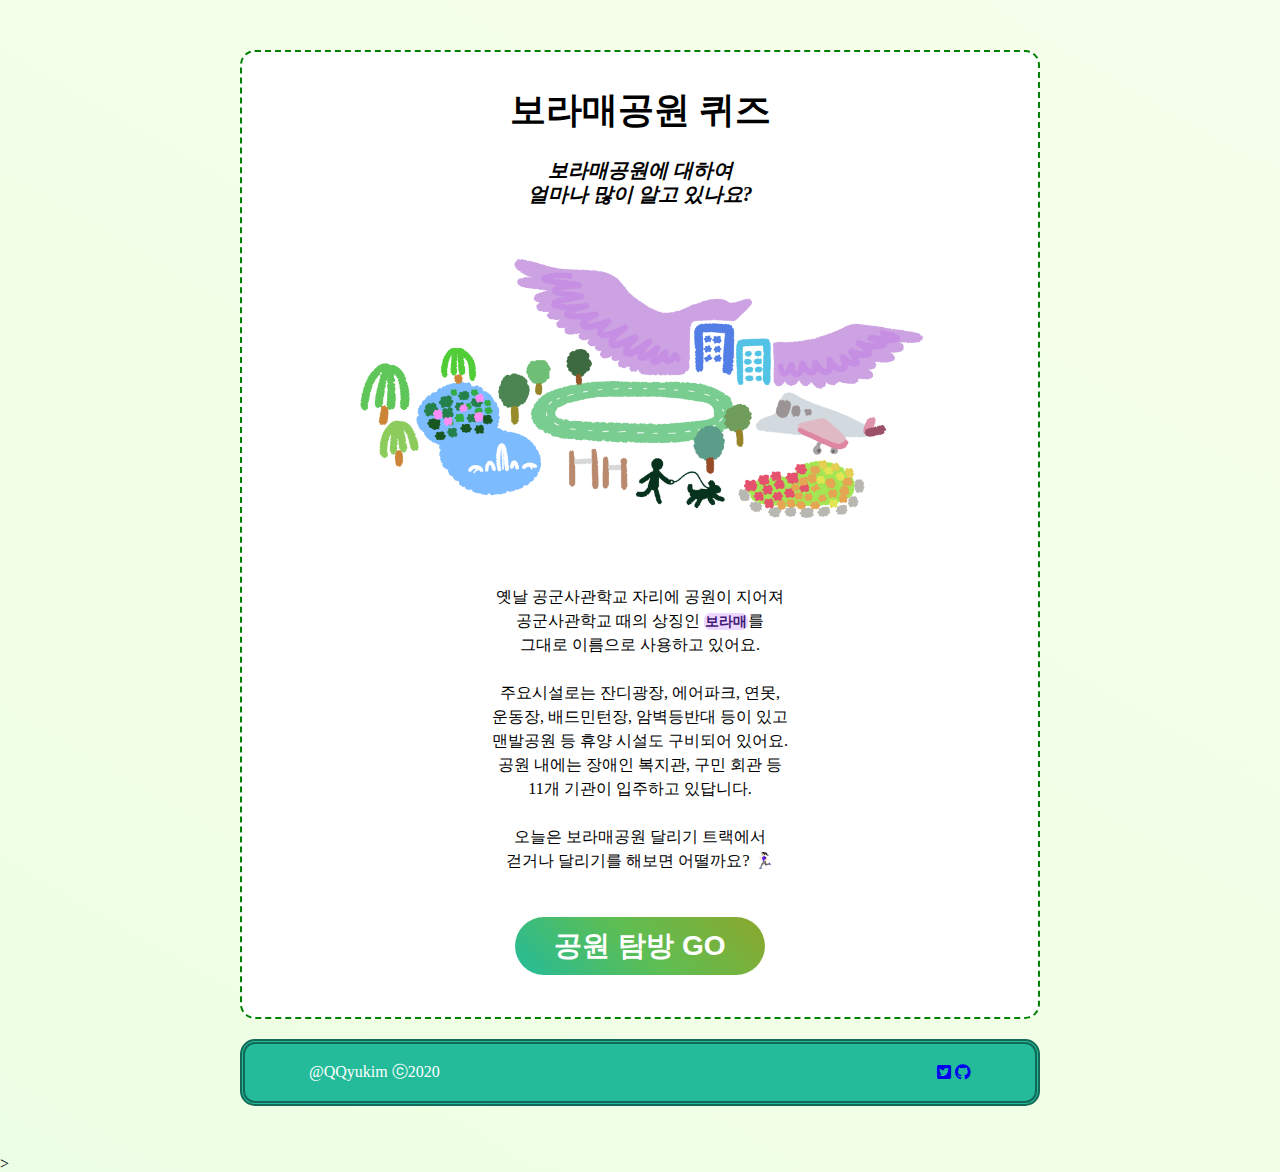
==== Borame-Park-Quiz/index.html @ dcffcf0d "디렉토리 제목에 -(dash) 기호 추가" ====
<!DOCTYPE html>
<html lang="ko">

<head>
    <meta charset="UTF-8">
    <meta name="viewport"
        content="width=device-width, initial-scale=1.0 minimum-scale=1.0, maximum-scale=1.0, user-scalable=no, viewport-fit=cover">
    <meta name="author" content="QQyukim">
    <meta name="description" content="보라매공원 정보 관련 퀴즈">
    <meta http-equiv="X-UA-Compatible" content="IE=edge">

    <title>보라매공원 퀴즈</title>

    <!-- favicon 넣기 -->
    <link rel="stylesheet" href="css/reset.css">
    <link rel="stylesheet" href="https://cdnjs.cloudflare.com/ajax/libs/font-awesome/5.15.1/css/all.min.css">
    <link rel="stylesheet" href="css/main.css">
    <link rel="stylesheet" href="css/start.css">
    <link rel="stylesheet" href="css/quiz.css">
    <link rel="stylesheet" href="css/result.css">
</head>

<body onload="resize()">
    <section class="wrap">
        <section class="container">
            <section class="start-page">
                <div class="title-box">
                    <h1 class="main-title">
                        보라매공원 퀴즈
                    </h1>
                    <h2 class="sub-title">
                        보라매공원에 대하여<br>
                        얼마나 많이 알고 있나요?
                    </h2>
                </div>
                <div class="park-img">
                    <img src="images/boramaepark-bg.png" id="boramaepark-bg" width="100%">
                </div>
                <div class="quiz-description">
                    옛날 공군사관학교 자리에 공원이 지어져<br>
                    공군사관학교 때의 상징인 <span class="boramae-word">보라매</span>를<br>
                    그대로 이름으로 사용하고 있어요.<br><br>
                    주요시설로는 잔디광장, 에어파크, 연못,<br>
                    운동장, 배드민턴장, 암벽등반대 등이 있고<br>
                    맨발공원 등 휴양 시설도 구비되어 있어요.<br>
                    공원 내에는 장애인 복지관, 구민 회관 등<br>
                    11개 기관이 입주하고 있답니다.<br><br>

                    오늘은 보라매공원 달리기 트랙에서<br>
                    걷거나 달리기를 해보면 어떨까요? 🏃🏻‍♀️<br>
                </div>
                <div class="start-btn-wrap">
                    <button class="start-btn" onclick="clickStartBtn();">공원 탐방 GO</button>
                </div>
            </section>

            <section class="quiz-page">
                <div class="progress-bar">
                    <div class="progress-status" style="width: 10%;"></div>
                </div>
                <!-- <div class="question">
                    1. 보라매 공원 이름 유래
                </div>
                <div class="answers">
                    a. 어쩌구
                    b. 저쩌구
                    c. 그쩌구
                    d. 짹째구
                </div> -->
            </section>

            <section class="quiz-ctrl">
                <!-- <button id="previous-btn" class="quiz-btn">⬅</button> -->
                <button id="next-btn" class="quiz-btn">➡</button>
                <button id="submit-btn" class="quiz-btn">점수보기</button>
            </section>

            <section class="result-page">
                <h1 class="score">
                    <div style="font-size: 18px; margin-bottom: 15px; font-weight: 400">당신의 점수는...</div>
                    <!-- innerHTML 내용 삽입 -->
                </h1>
                <div class="result-description"></div>
                <section class="result-image"></section>

                <!-- SNS 공유 버튼 -->
                <section class="share-to-sns" style="width: 100%; text-align: center;">
                    <!-- 페이스북 공유 버튼 -->
                    <a href=""
                        onclick="window.open(url_combine_fb, '', 'scrollbars=no, width=600, height=600'); return false;">
                        <div title="페이스북으로 공유하기" class="sharebtn-custom sprite-fb"></div>
                    </a>
                    <!-- 트위터 공유 버튼 -->
                    <a href=""
                        onclick="window.open(url_combine_tw, '', 'scrollbars=no, width=600, height=600'); return false;">
                        <div title="트위터로 공유하기" class="sharebtn-custom sprite-tw"></div>
                    </a>
                    <!-- 카카오 스토리 공유 버튼 -->
                    <a href=""
                        onclick="window.open(url_combine_ks, '', 'scrollbars=no, width=600, height=600'); return false;">
                        <div title="카카오스토리로 공유하기" class="sharebtn-custom sprite-ks"></div>
                    </a>
                    <!-- 밴드 공유 버튼 -->
                    <a href=""
                        onclick="window.open(url_combine_band, '', 'scrollbars=no, width=584, height=635'); return false;">
                        <div title="밴드로 공유하기" class="sharebtn-custom sprite-band"></div>
                    </a>
                </section>
            </section>
        </section>

        <footer class="author-box">
            <div class="madeBy">@QQyukim ⓒ2020</div>
            <div class="sns">
                <a href="https://twitter.com/QQyukim" target="_blank"><i class="fab fa-twitter-square"></i></a>
                <a href="https://github.com/QQyukim" target="_blank"><i class="fab fa-github"></i></a>
            </div>
        </footer>
    </section>>
    <script src="js/quizData.js"></script>
    <script src="js/main.js"></script>

    <!-- SNS 공유용 주소 연결 용 -->
    <script type="text/javascript" async>
        const url_default_ks = "https://story.kakao.com/share?url=";
        const url_default_fb = "https://www.facebook.com/sharer/sharer.php?u=";
        const url_default_tw_txt = "https://twitter.com/intent/tweet?text=";
        const url_default_tw_url = "&url=";
        const url_default_band = "http://band.us/plugin/share?body=";
        // var url_route_band = "&route=";
        var url_this_page = location.href;
        var title_this_page = document.title;
        
        var url_combine_ks = url_default_ks + url_this_page;
        var url_combine_fb = url_default_fb + url_this_page;
        var url_combine_tw = url_default_tw_txt + document.title + url_default_tw_url + url_this_page;
        var url_combine_band = url_default_band + encodeURI(url_this_page) + "%0A" + encodeURI(title_this_page);
    </script>
</body>

</html>

<!-- https://webdoli.tistory.com/270?category=833233 -->
<!-- https://dev-dain.tistory.com/22?category=816329 -->
<!-- https://bssow.tistory.com/116 -->
---- Borame-Park-Quiz/css/main.css ----
body {
    background: linear-gradient(30deg, #cff0ff, #efffe4, #fffdf4);
    background-size: 400% 400%;
	animation: gradient 5s ease infinite;
}

@keyframes gradient {
	0% {
		background-position: 0% 50%;
	}
	50% {
		background-position: 100% 50%;
	}
	100% {
		background-position: 0% 50%;
	}
}

.wrap {
    position: relative;
    overflow: hidden;
    margin: 50px 0;
    width: 100%;
    max-width: 100%;
    min-height: 100%;
}

.container {
    display: none;
    box-sizing: border-box;
    margin: 0 auto;
    padding-top: 20px;
    padding-bottom: 20px;
    padding-left: 7.5%;
    padding-right: 7.5%;
    border-radius: 15px;
    border: 2px dashed green;
    background-color: white;
}

.author-box {
    display: none;
    justify-content: space-between;
    box-sizing: border-box;
    margin: 20px auto 0px;
    padding-top: 20px;
    padding-bottom: 20px;
    padding-left: 5%;
    padding-right: 5%;
    border-radius: 15px;
    border: 5px double #136957;
    background-color: #23bb9a;
    color: #ffffff;
}
---- Borame-Park-Quiz/css/start.css ----
.start-page {
    display: none;
    padding-bottom: 100px;
}

.main-title {
    font-size: 36px;
    font-weight: bold;
    text-align: center;
    padding: 20px 0;
}

.sub-title {
    text-align: center;
    line-height: 1.2;
    font-weight: bold;
    font-size: 20px;
    padding: 10px 0px;
    font-style: italic;
}

.park-img {
    padding: 20px 0;
}

.quiz-description {
    text-align: center;
    line-height: 1.5;
    font-size: 14px;
    padding: 24px 0;
}

.quiz-description .boramae-word {
    background-color: rgb(237, 214, 255);
    color: rgb(64, 24, 116);
    border: 1px solid rgb(237, 214, 255);
    border-radius: 7px;
    font-size: 14px;
    font-weight: 600;
}

.start-btn-wrap {
    /* 중앙 정렬 */
    position: absolute;
    width: 200px;
    left: 50%;
    margin-left: -100px;
    margin-top: 20px;
}

.start-btn {
    box-sizing: border-box;
    width: 100%;
    line-height: 45px;
    border-radius: 50px;
    border: none;
    text-align: center;
    background: linear-gradient(45deg, #23bb9a, #5ebe52, #8ca72c);
    color: #fff;
    font-weight: bold;
    font-size: 20px;
    cursor: pointer;
}

.start-btn:hover {
    background: linear-gradient(45deg, #925292, #9368a7, #8976ad);
}


@media all and (min-width: 768px) {
    /* #boramaepark-bg {
        width: 50%;
    } */

    .quiz-description {
        font-size: 15px;
    }

    .quiz-description .borame-word {
        font-size: 15px;
    }

    .start-btn-wrap {
        width: 220px;
        margin-left: -110px;
    }

    .start-btn {
        line-height: 50px;
        font-size: 25px;
    }
}

@media all and (min-width: 1024px) {    
    .quiz-description {
        font-size: 16px;
    }

    .quiz-description .borame-word {
        font-size: 16px;
    }

    .start-btn-wrap {
        width: 250px;
        margin-left: -125px;
    }

    .start-btn {
        line-height: 56px;
        font-size: 28px;
    }
}
---- Borame-Park-Quiz/css/quiz.css ----
.quiz-page {
    display: none;
}

/* https://css-tricks.com/html5-progress-element/ */

.progress-bar {
    width: 100%;
    height: 25px;
    margin: 25px 0;

    background-color: rgb(248, 248, 248);
    border-radius: 10px;
    box-shadow: 0 2px 5px rgba(0, 0, 0, 0.2) inset;
}

.progress-status {
    height: 100%;
    background-image:
        -webkit-linear-gradient(left, rgb(255, 238, 0), rgb(141, 226, 61));

    border-radius: 10px;
    background-size: 100% 100%, 100% 100%;
}

.slide {
    width: 100%;
    z-index: 1;
    opacity: 0;
    transition: opacity 0.5s;
    display: none;
}

.on {
    display: block;
    opacity: 1;
    z-index: 2;
}

.question {
    font-weight: bold;
    font-size: 18px;
    line-height: 1.25;
    margin-top: 5%;
}

.answer {
    font-size: 17px;
    margin: 7% 0;
}

.answer input[type=radio] {
    display: none;
}

.answer input[type=radio]:checked+.eachAnswer {
    background: #a5e4c1;
    /* font-weight: bold; */
}

.eachAnswer {
    padding: 20px;
    cursor: pointer;
    border-radius: 10px;
    border-top: 3px dotted #a5e4c1;
    border-left: 3px dotted #a5e4c1;
    border-bottom: 3px dotted #0c7745;
    border-right: 3px dotted #2e8d5e;
}

/* .eachAnswer:hover {
    background: #fffeca;
} */

.quiz-ctrl {
    display: none;
}

.quiz-ctrl:after {
    /* 부모 요소가 자식 요소를 반영하게*/
    content: "";
    clear: both;
    display: block;
}

.quiz-btn {
    display: block;
    font-size: 18px;
    padding: 5px 10px;
    margin-bottom: 5%;
    background-color: #d7f59c;
    border-radius: 10px;
    border-right: none;
    border-bottom: 4px solid #66bb66;
    border-left: none;
    border-top: none;
    cursor: pointer;
}

#previous-btn {
    float: left;
}

#next-btn {
    float: right;
}

#submit-btn {
    float: right;
    font-weight: bold;
}

@media all and (min-width: 768px) {
    .question {
        font-size: 19px;
        /* rem, em : 코드 양을 줄일 수 있음 */
    }

    .answer {
        font-size: 18px;
    }

    .quiz-btn {
        font-size: 19px;
    }
}

@media all and (min-width: 1024px) {
    .question {
        font-size: 20px;
    }

    .answer {
        font-size: 19px;
    }

    .quiz-btn {
        font-size: 20px;
    }
}
---- Borame-Park-Quiz/css/result.css ----
.result-page {
    display: none;
    text-align: center;
    position: relative;
}

.score {
    padding: 20px;
}

.score .scoreNum {
    font-size: 48px;
    font-weight: bold;
}

.result-description {
    margin-top: 20px;
    padding: 20px 20px;
    height: 40px;
    display: flex;
    justify-content: center;
    align-items: center;
    line-height: 20px;
    border-radius: 10px;
    font-weight: 400;
    background: #fff09e;
    box-shadow: 0 4px #f1bd00;
}

.result-page .result-description::after {
    content: "";
    position: absolute;
    top: 225px;
    left: 185px;
    width: 0;
    height: 0;
    border-left: 10px solid transparent;
    border-right: 10px solid transparent;
    border-top: 20px solid #f1bd00;
}

.result-image {
    margin: 30px 0;
}

.share-to-sns > a {
    text-decoration: none;
}

.sharebtn-custom {
    display: inline-block;
    width: 43px;
    height: 43px;
    margin: 0 3px;
}

.sprite-fb {
	background: url('../images/sns-icon-small.png') no-repeat -113px -14px;
}

.sprite-tw {
	background: url('../images/sns-icon-small.png') no-repeat -163px -13px;
}

.sprite-ks {
    background: url('../images/sns-icon-small.png') no-repeat -63px -13px;;
}

.sprite-band {
	background: url('../images/sns-icon-small.png') no-repeat -88px -61px;
}

@media all and (min-width: 768px) {
    .result-description {
        font-size: 17px;
    }
}

@media all and (min-width: 1024px) {
    .result-description {
        font-size: 18px;
    }
}
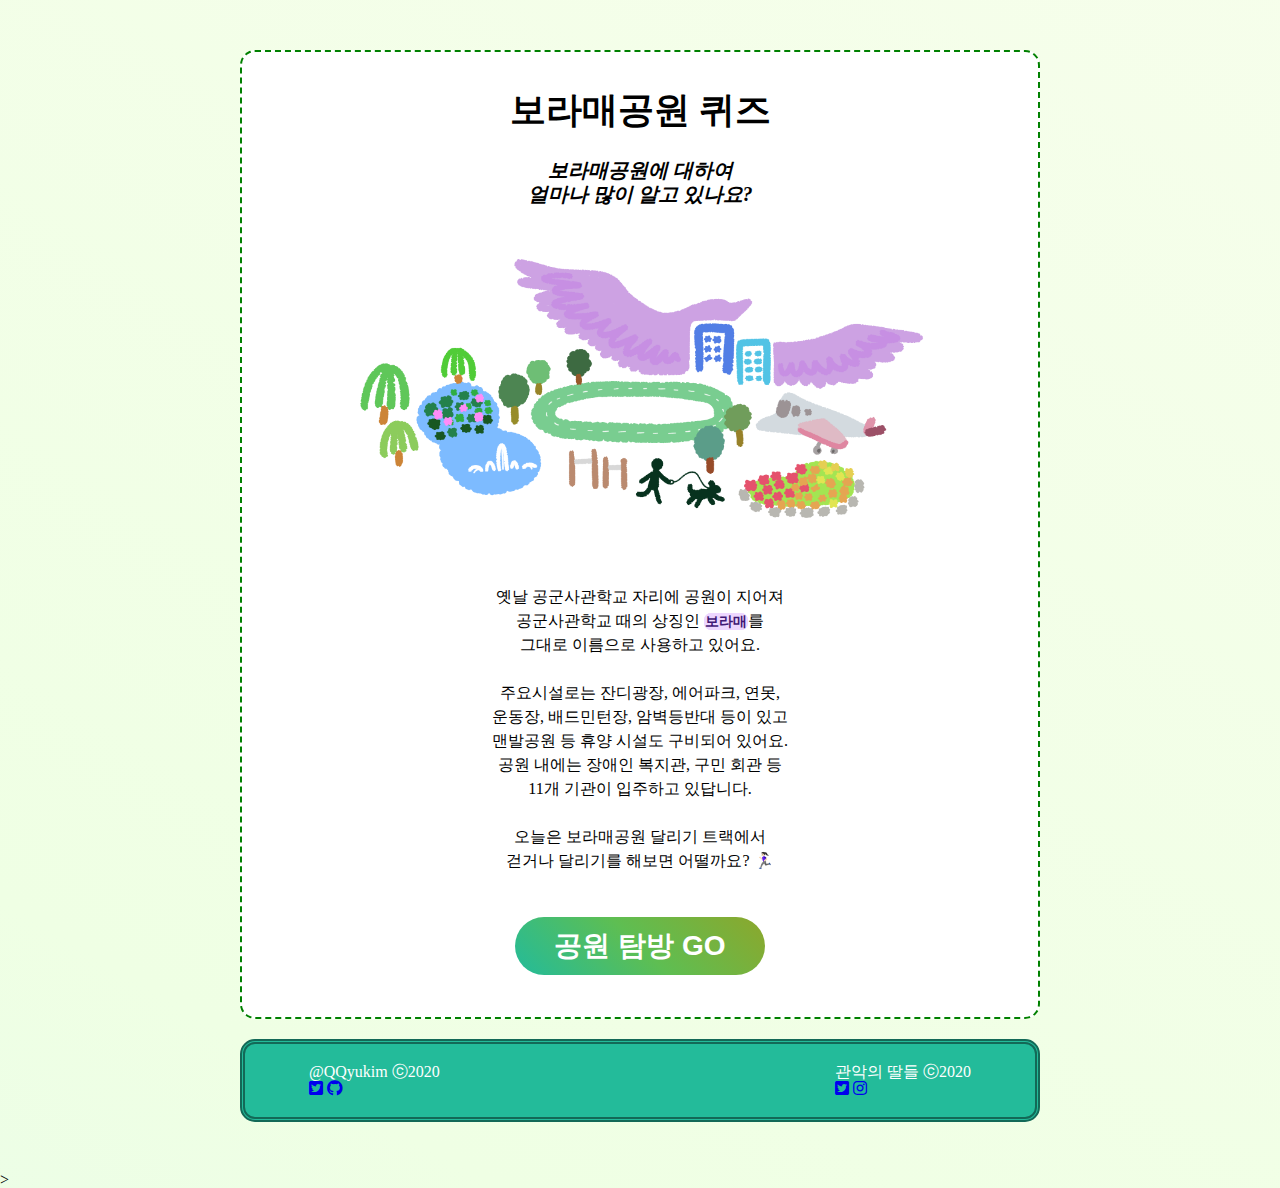
==== commit eb6ce6fd: "결과 페이지: '공유하기' 글자 추가, 스크립트의 변수 선언 방식 변경 (var ➡ let, const) / author에 '관악의 딸들' 추가" ====
--- a/Borame-Park-Quiz/index.html
+++ b/Borame-Park-Quiz/index.html
@@ -84,7 +84,8 @@
                 <section class="result-image"></section>
 
                 <!-- SNS 공유 버튼 -->
-                <section class="share-to-sns" style="width: 100%; text-align: center;">
+                <section class="share-to-sns">
+                    <p>📢 공유하기 📣</p>
                     <!-- 페이스북 공유 버튼 -->
                     <a href=""
                         onclick="window.open(url_combine_fb, '', 'scrollbars=no, width=600, height=600'); return false;">
@@ -110,16 +111,25 @@
         </section>
 
         <footer class="author-box">
-            <div class="madeBy">@QQyukim ⓒ2020</div>
-            <div class="sns">
-                <a href="https://twitter.com/QQyukim" target="_blank"><i class="fab fa-twitter-square"></i></a>
-                <a href="https://github.com/QQyukim" target="_blank"><i class="fab fa-github"></i></a>
+            <div class="authors">
+                <div class="madeBy">@QQyukim ⓒ2020</div>
+                <div class="sns">
+                    <a href="https://twitter.com/QQyukim" target="_blank"><i class="fab fa-twitter-square"></i></a>
+                    <a href="https://github.com/QQyukim" target="_blank"><i class="fab fa-github"></i></a>
+                </div>
+            </div>
+            <div class="authors"> 
+                <div class="madeBy">관악의 딸들 ⓒ2020</div>
+                <div class="sns">
+                    <a href="https://twitter.com/gwanakdaughters" target="_blank"><i class="fab fa-twitter-square"></i></a>
+                    <a href="https://www.instagram.com/gwanak_daughters/" target="_blank"><i class="fab fa-instagram"></i></a>
+                </div>
             </div>
         </footer>
     </section>>
+
     <script src="js/quizData.js"></script>
     <script src="js/main.js"></script>
-
     <!-- SNS 공유용 주소 연결 용 -->
     <script type="text/javascript" async>
         const url_default_ks = "https://story.kakao.com/share?url=";
@@ -127,14 +137,13 @@
         const url_default_tw_txt = "https://twitter.com/intent/tweet?text=";
         const url_default_tw_url = "&url=";
         const url_default_band = "http://band.us/plugin/share?body=";
-        // var url_route_band = "&route=";
-        var url_this_page = location.href;
-        var title_this_page = document.title;
-        
-        var url_combine_ks = url_default_ks + url_this_page;
-        var url_combine_fb = url_default_fb + url_this_page;
-        var url_combine_tw = url_default_tw_txt + document.title + url_default_tw_url + url_this_page;
-        var url_combine_band = url_default_band + encodeURI(url_this_page) + "%0A" + encodeURI(title_this_page);
+        const url_this_page = location.href;
+        const title_this_page = document.title;
+
+        let url_combine_ks = url_default_ks + url_this_page;
+        let url_combine_fb = url_default_fb + url_this_page;
+        let url_combine_tw = url_default_tw_txt + document.title + url_default_tw_url + url_this_page;
+        let url_combine_band = url_default_band + encodeURI(url_this_page) + "%0A" + encodeURI(title_this_page);
     </script>
 </body>
 
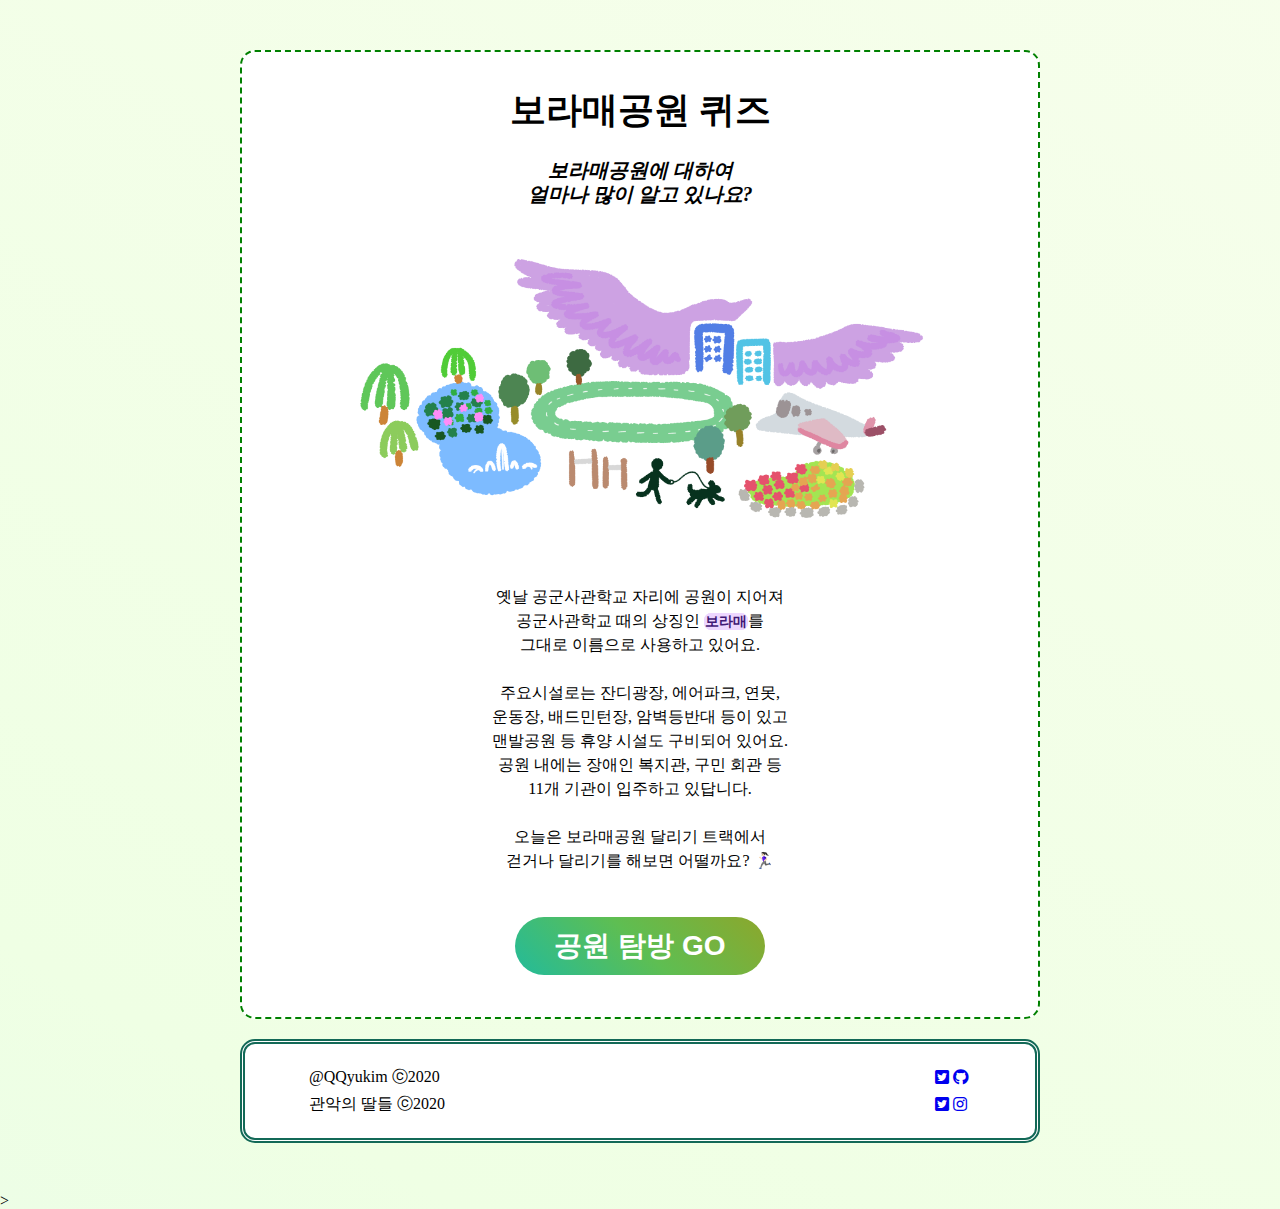
==== commit d70d74c6: "페이지 로드 시(window.onload) 첫 화면에 나타나는 요소들이 보이게 코드 변경" ====
--- a/Borame-Park-Quiz/index.html
+++ b/Borame-Park-Quiz/index.html
@@ -20,7 +20,7 @@
     <link rel="stylesheet" href="css/result.css">
 </head>
 
-<body onload="resize()">
+<body>
     <section class="wrap">
         <section class="container">
             <section class="start-page">
--- a/Borame-Park-Quiz/css/main.css
+++ b/Borame-Park-Quiz/css/main.css
@@ -49,6 +49,15 @@
     padding-right: 5%;
     border-radius: 15px;
     border: 5px double #136957;
-    background-color: #23bb9a;
-    color: #ffffff;
+    background-color: #ffffff;
+}
+
+.author-box > .authors {
+    display: flex;
+    justify-content: space-between;
+    padding: 5px 0;
+}
+
+.author-box .sns {
+    width: 36px;
 }--- a/Borame-Park-Quiz/css/result.css
+++ b/Borame-Park-Quiz/css/result.css
@@ -43,6 +43,17 @@
     margin: 30px 0;
 }
 
+.share-to-sns {
+    width: 100%;
+    text-align: center;
+    padding: 20px 0;
+}
+
+.share-to-sns > p {
+    padding-bottom: 20px;
+    font-weight: bold;
+}
+
 .share-to-sns > a {
     text-decoration: none;
 }
